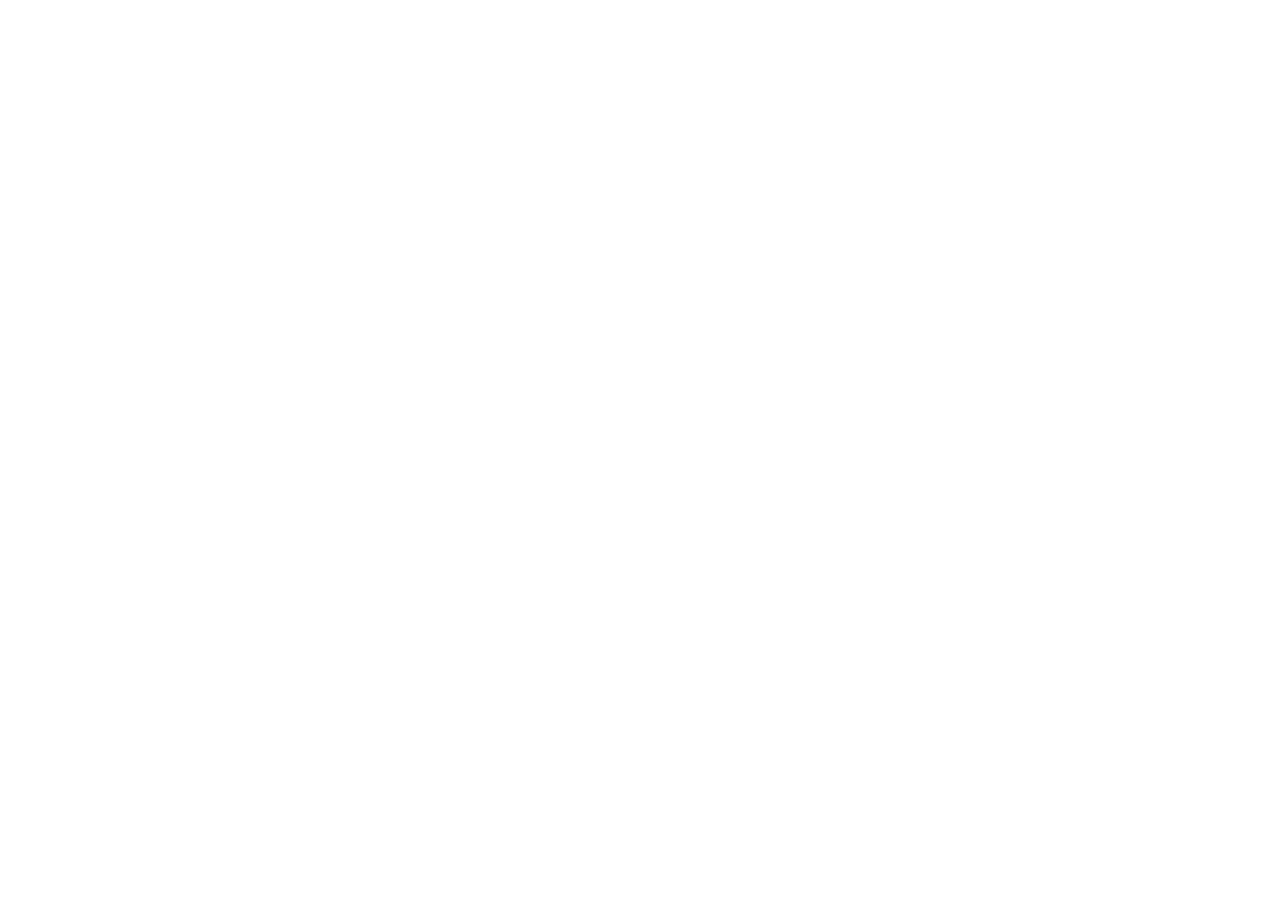
==== index.html @ c91bcd76 "add assets" ====
<!DOCTYPE html>
<html lang="en">
<head>
    <meta charset="UTF-8">
    <meta name="viewport" content="width=device-width, initial-scale=1.0">
    <title>Document</title>
</head>
<body>
    
</body>
</html>
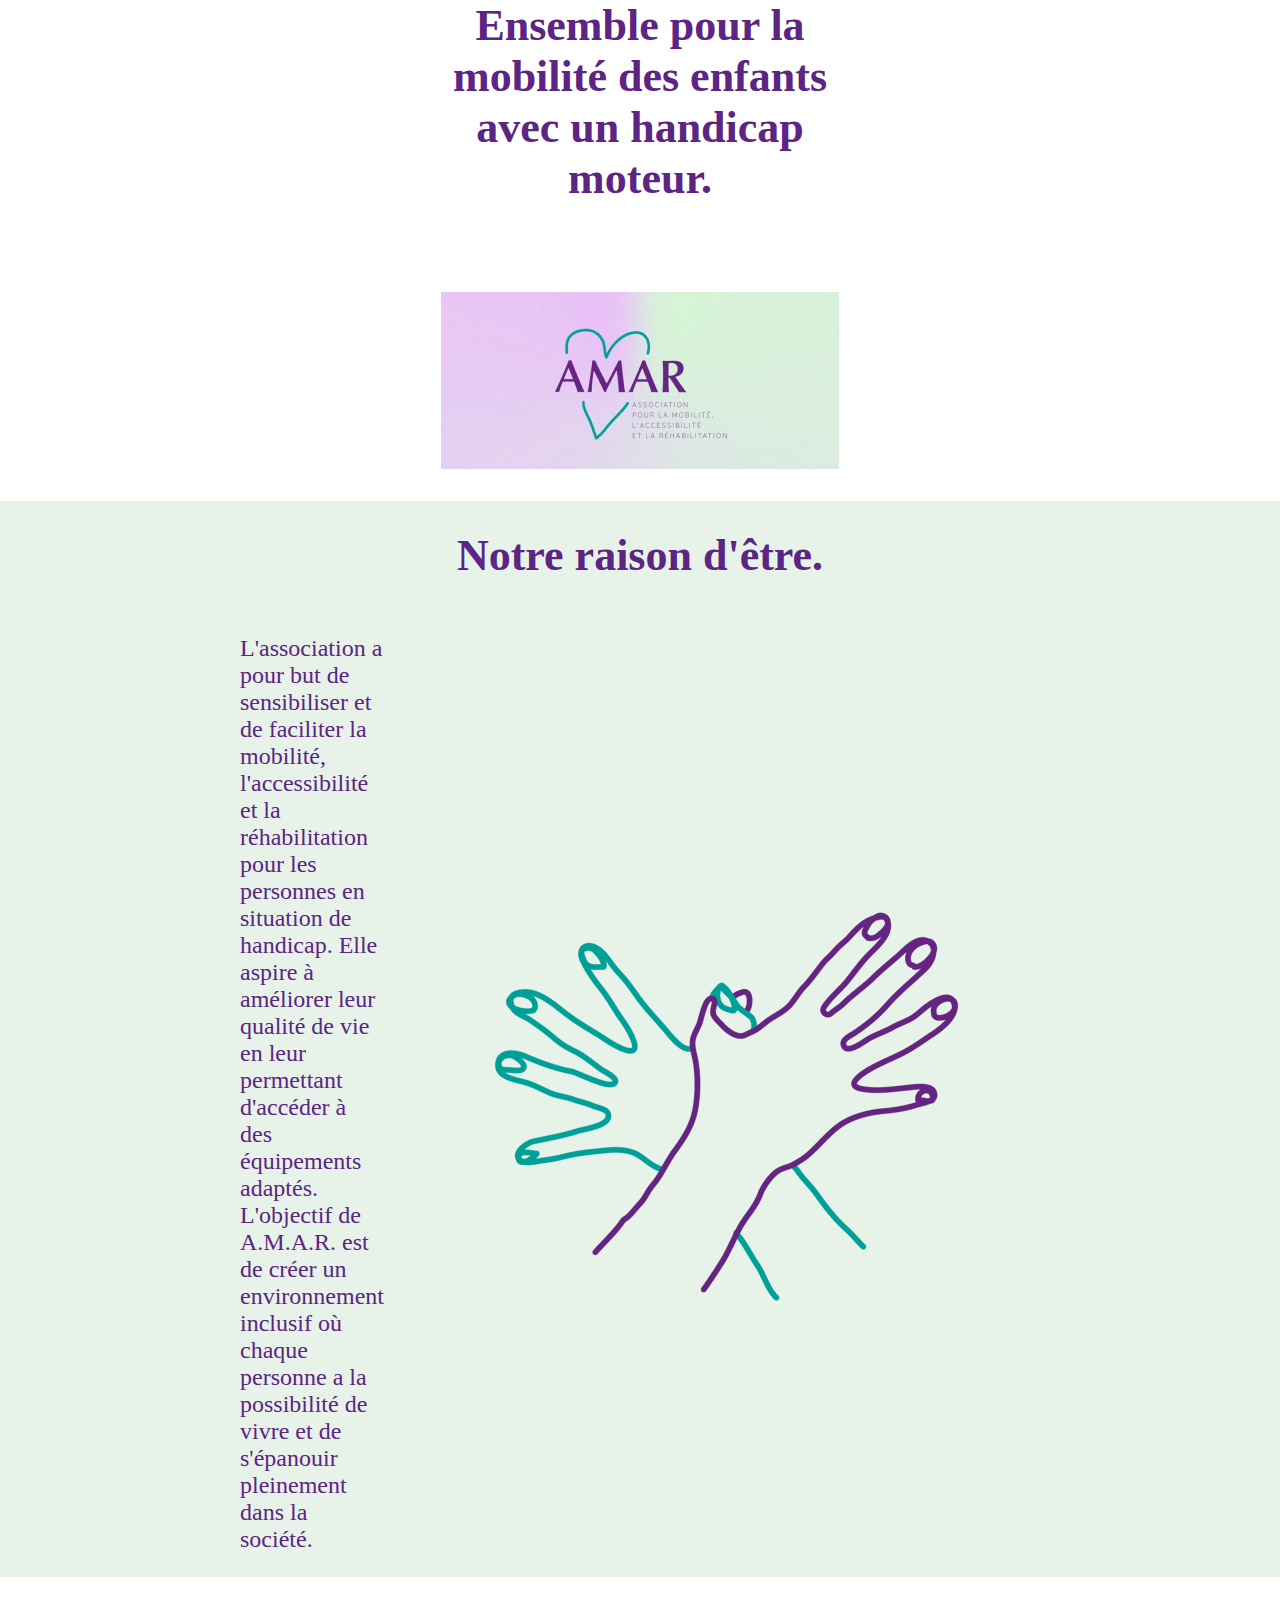
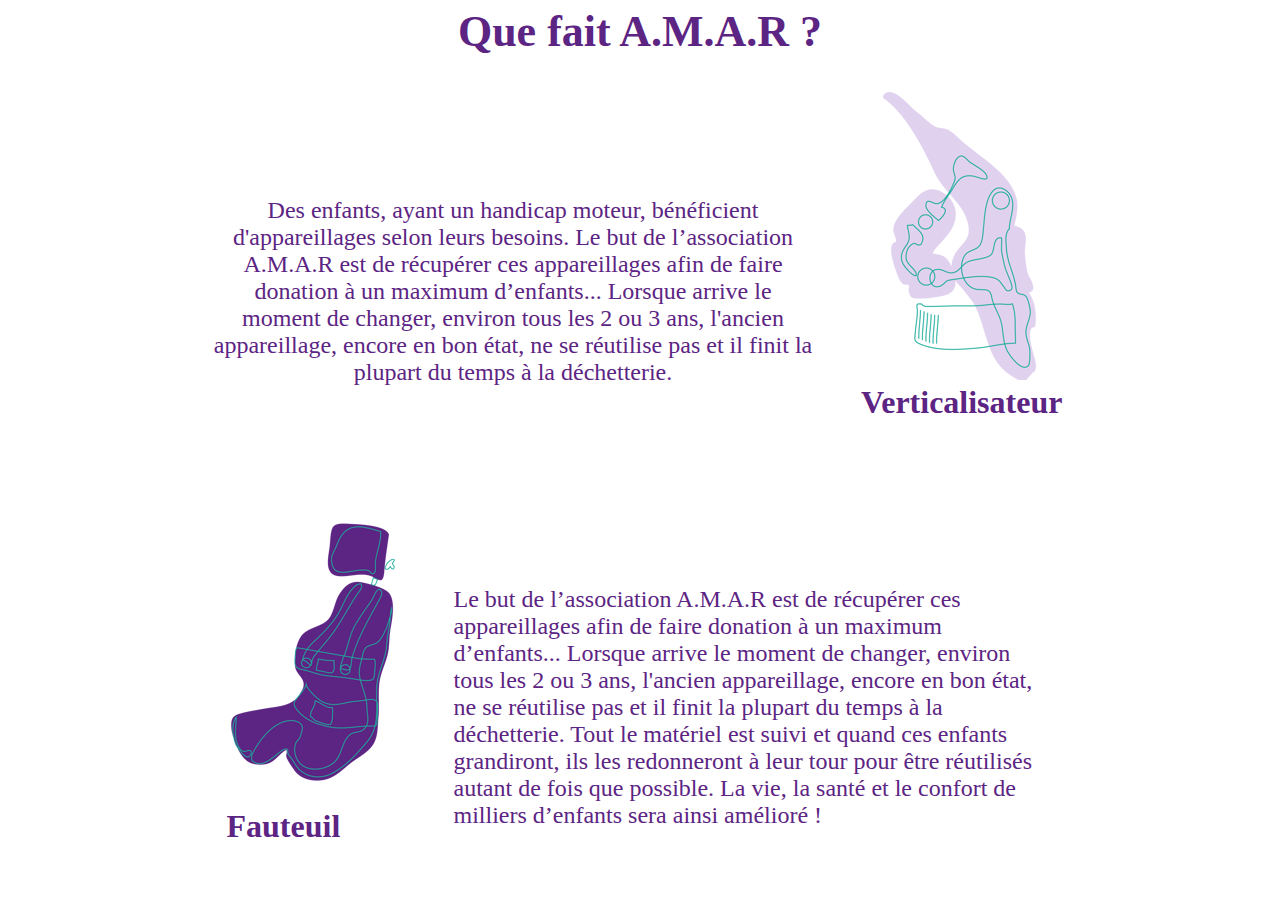
==== commit 1c2580ee: "Merge remote-tracking branch 'origin/Acceuil' into V2" ====
--- a/index.html
+++ b/index.html
@@ -3,9 +3,61 @@
 <head>
     <meta charset="UTF-8">
     <meta name="viewport" content="width=device-width, initial-scale=1.0">
-    <title>Document</title>
+    <title>AMAR - Mobilité, Accessibilité et Réhabilitation | Association pour la mobilité, l'accessibilité et la réhabilitation</title>
+    <meta name="description" content="Faites une différence avec notre association à but non lucratif - Don de matériel médical pour enfants avec handicap moteur au Salvador">
+    <link rel="stylesheet" href="/styles/main.css">
 </head>
 <body>
-    
+    <Main>
+        <section class="Title">
+            <h1>           
+                Ensemble pour la mobilité des enfants avec un handicap moteur.
+            </h1>
+            <img src="/images/asset 1.png" alt="Amar, Association pour la mobilité, L'accessibilité et la Réhabilitation">
+        </section>
+        <section class="First">
+            <h1>           
+                Notre raison d'être.
+            </h1>
+            <section>
+                <p>
+                    L'association a pour but de sensibiliser et de faciliter la mobilité, l'accessibilité et la réhabilitation pour les personnes en situation de handicap.
+                    Elle aspire à améliorer leur qualité de vie en leur permettant d'accéder à des équipements adaptés.
+                    L'objectif de A.M.A.R. est de créer un environnement inclusif où chaque personne a la possibilité de vivre et de s'épanouir pleinement dans la société.
+                </p>
+                <img src="/images/a.m.a.r.-identite-illustration-papillon.png" alt="Amar, Association pour la mobilité, L'accessibilité et la Réhabilitation">
+            </section>
+        </section>
+        <section class="Second">
+            <h1>                
+                Que fait A.M.A.R ?
+            </h1>
+            <section class="Third">
+                <p>
+                    Des enfants, ayant un handicap moteur, bénéficient d'appareillages selon leurs besoins.
+                    Le but de l’association A.M.A.R est de récupérer ces appareillages afin de faire donation à un maximum d’enfants...
+                    Lorsque arrive le moment de changer, environ tous les 2 ou 3 ans, l'ancien appareillage, encore en bon état, 
+                    ne se réutilise pas et il finit la plupart du temps à la déchetterie.
+                </p>
+                <section>
+                    <img src="/images/asset 7.png" alt=""/>
+                    <h6>Verticalisateur</h6>
+                </section>
+            </section>
+            <section class="Fourth">
+                <p>
+                    Le but de l’association A.M.A.R est de récupérer ces appareillages afin de faire donation à un maximum d’enfants...
+                    Lorsque arrive le moment de changer, environ tous les 2 ou 3 ans, l'ancien appareillage, encore en bon état, ne se réutilise pas et il finit la plupart du temps à la déchetterie.
+                    Tout le matériel est suivi et quand ces enfants grandiront, ils les redonneront à leur tour pour être réutilisés autant de fois que possible.
+                    La vie, la santé et le confort de milliers d’enfants sera ainsi amélioré !
+                </p>
+                <section>
+                    <img src="/images/asset 5.png" alt=""/>
+                    <h6>Fauteuil</h6>
+                </section>
+            </section>
+        </section>          
+    </Main>
+
 </body>
 </html>--- a/styles/main.css
+++ b/styles/main.css
@@ -0,0 +1,168 @@
+body {
+    background-color: #E7F3E9;
+    margin: 0;
+    padding: 0;
+    color: #5C2483;
+}
+
+p {
+    font-size: 1.5em;
+}
+
+h1 {
+    font-size: 2.75em;
+}
+
+h6 {
+    font-size: 2em;
+}
+
+.Title {
+    display: flex;
+    flex-direction: column;
+    align-items: center;
+    justify-content: center;
+    background-color: #FFFFFF;
+    min-width: 100%;
+    text-align: center;
+
+    h1,
+    img {
+        margin: 0 10em 2em 10em;
+
+    }
+}
+
+.First {
+    margin: 0 15em 0 15em;
+    display: flex;
+    flex-direction: column;
+    align-items: center;
+    justify-content: center;
+}
+
+.First section {
+    display: flex;
+    align-items: center;
+}
+
+main {
+    display: flex;
+    flex-direction: column;
+    align-items: center;
+}
+
+.Second {
+    background-color: #FFFFFF;
+    min-width: 100%;
+}
+
+.Second h1 {
+    text-align: center;
+}
+
+.Third {
+    display: flex;
+    justify-content: center;
+    align-items: center;
+    gap: 3em
+}
+
+.Third p {
+    max-width: 25em;
+    text-align: center;
+}
+
+.Third section h6 {
+    margin-top: 0;
+}
+
+.Fourth {
+    display: flex;
+    justify-content: center;
+    align-items: center;
+    flex-direction: row-reverse;
+    gap: 3em
+}
+
+.Fourth p {
+    max-width: 25em;
+}
+
+.Fourth section h6 {
+    margin-top: 0;
+}
+
+
+@media (max-width: 600px) {
+    .Title {
+
+        h1,
+        img {
+            margin: 0 2em 1em 2em;
+        }
+
+        img {
+            max-width: 15em;
+
+        }
+    }
+
+    p {
+        width: 10em;
+        flex: 0 1 10em;
+    }
+
+    img {
+        max-width: 10em;
+    }
+
+    section {
+        img, h6 {
+            margin: 1em;
+        }
+    }
+
+    .Third {
+
+        h6,
+        img {
+            margin: 0 0 0 4em;
+        }
+
+        img {
+            max-width: 20em;
+
+        }
+
+        p{
+            margin: 0 -6em 0 0;
+        }
+    }
+}
+
+@media (min-width: 600px) and (max-width: 1200px) {
+    .Title {
+
+        h1,
+        img {
+            margin: 0 2em 1em 2em;
+        }
+
+        img {
+            max-width: 20em;
+
+        }
+    }
+
+    p {
+        width: 15em;
+        flex: 0 1 20em;
+    }
+
+    img {
+        max-width: 20em;
+    }
+
+    
+}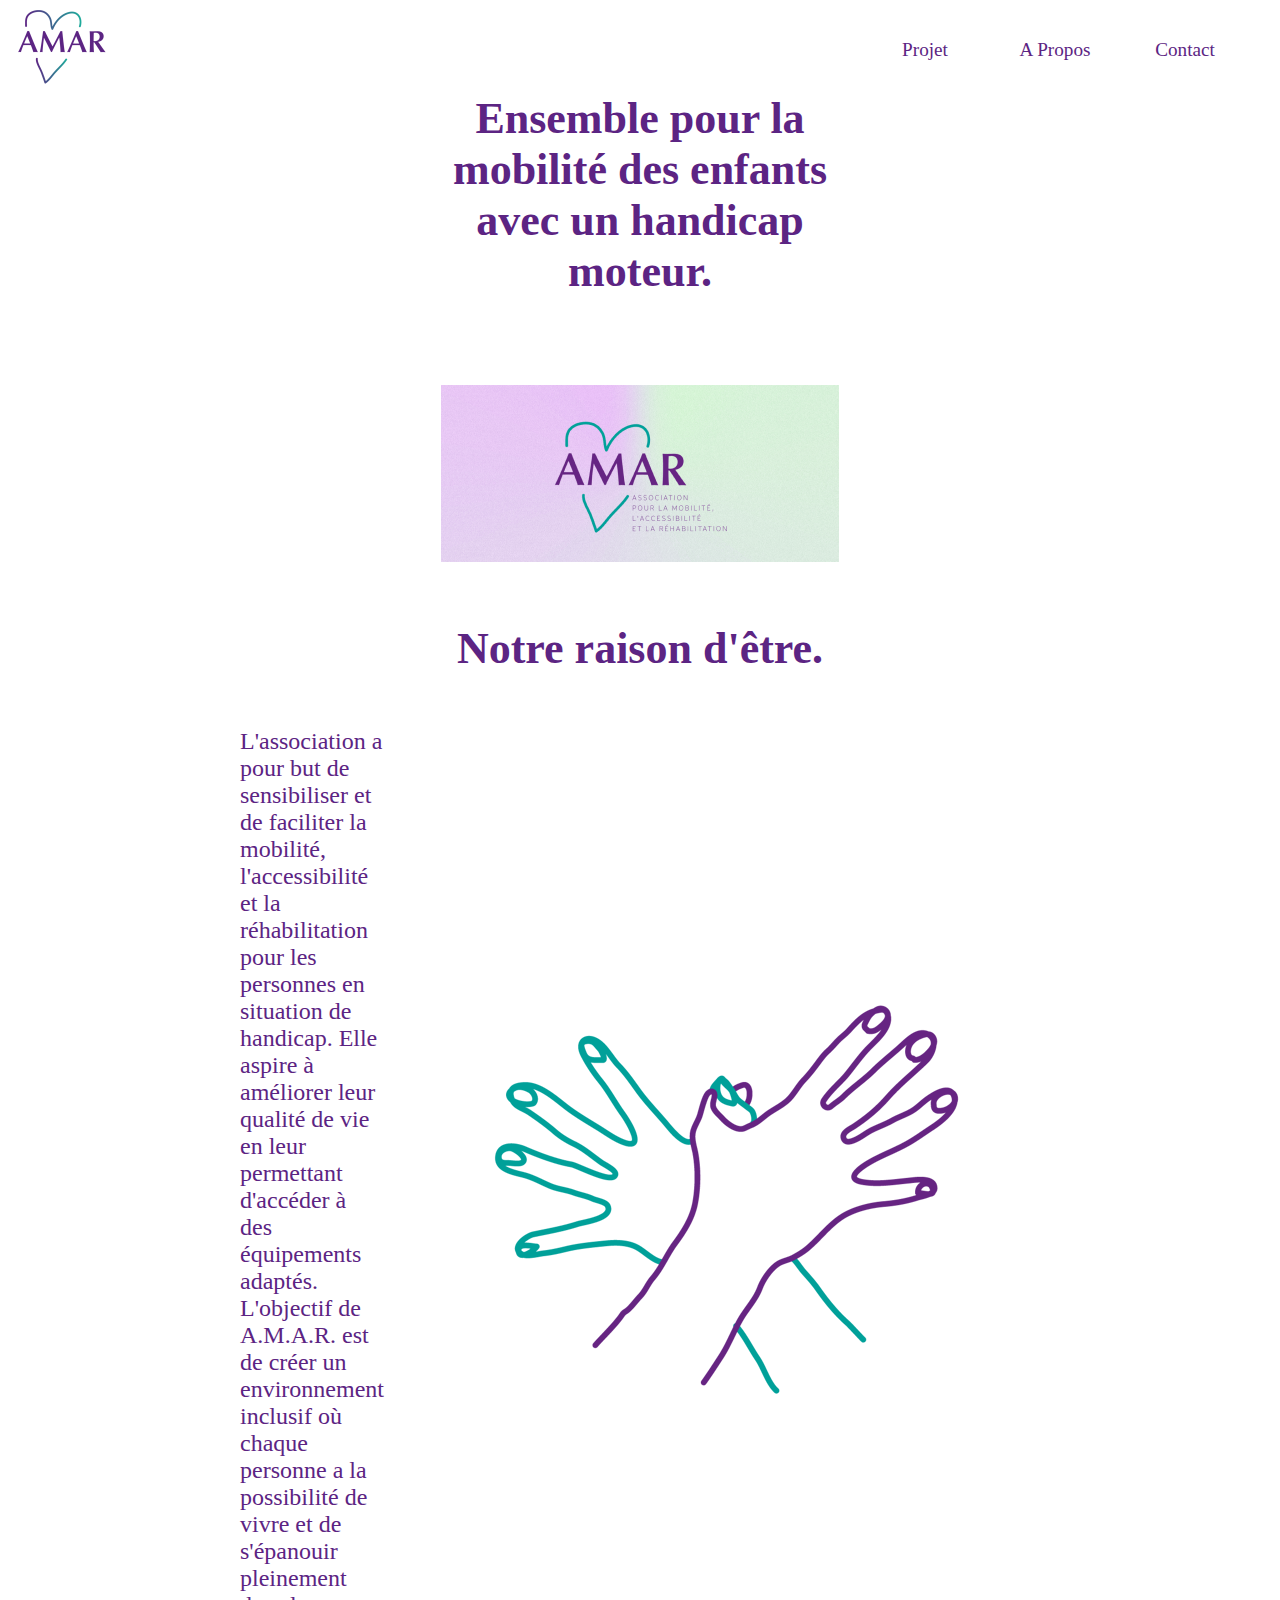
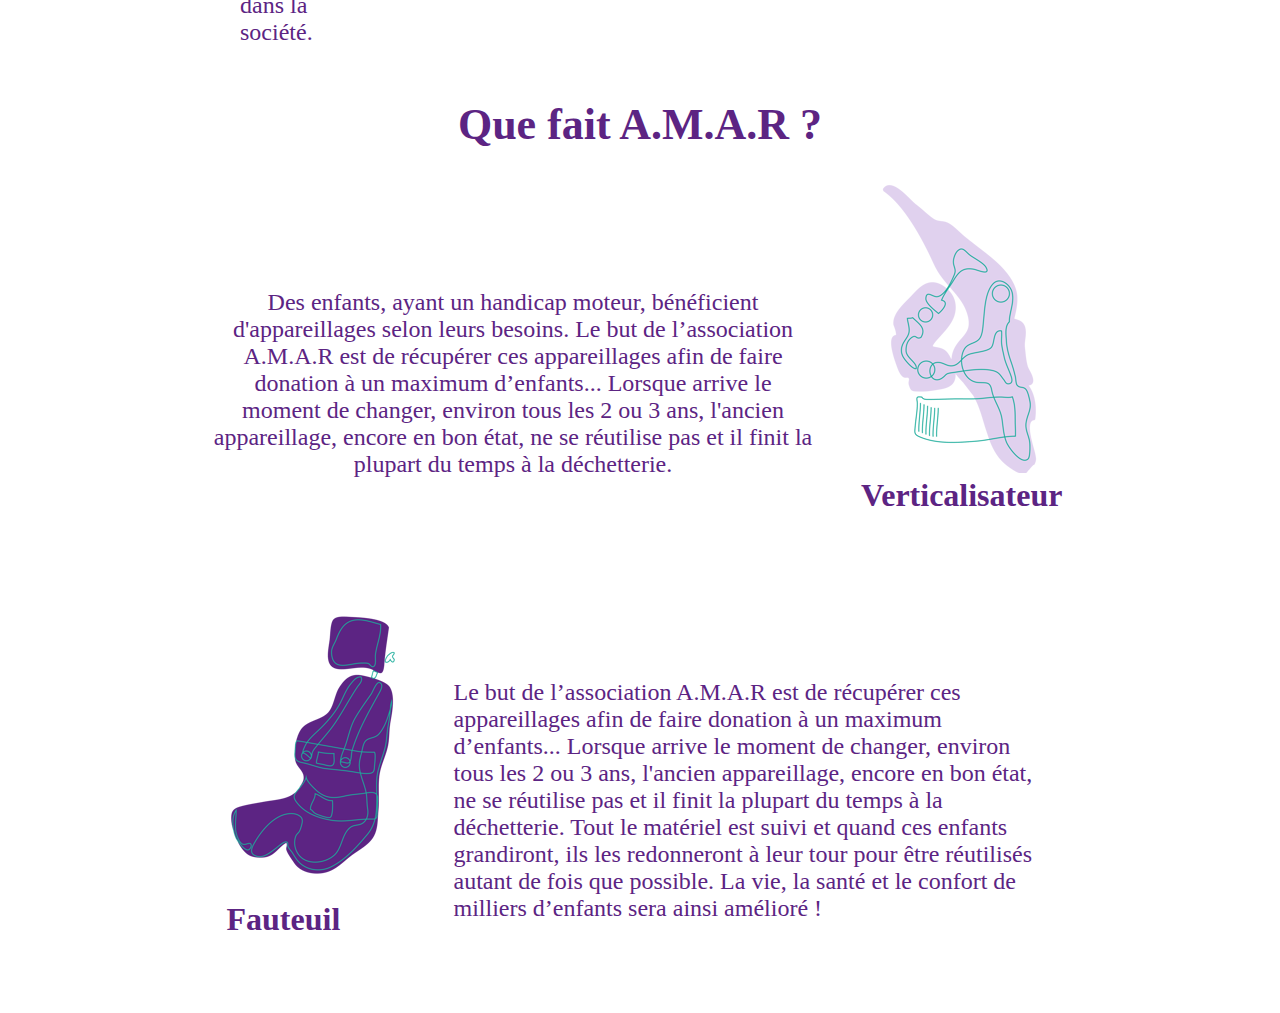
==== commit 78a3274a: "V2 -> v3 in comming" ====
--- a/index.html
+++ b/index.html
@@ -6,8 +6,33 @@
     <title>AMAR - Mobilité, Accessibilité et Réhabilitation | Association pour la mobilité, l'accessibilité et la réhabilitation</title>
     <meta name="description" content="Faites une différence avec notre association à but non lucratif - Don de matériel médical pour enfants avec handicap moteur au Salvador">
     <link rel="stylesheet" href="/styles/main.css">
+    <link rel="stylesheet" href="/styles/template.css">
 </head>
 <body>
+    <header>
+        <button tabindex="1" class="logo"><a href="/"><img src="/images/image.png" alt=""></a></button>
+        <button tabindex="2" class="header"><a href="/pages/project.html">Projet</a></button>
+        <button tabindex="3" class="header"><a href="/pages/about.html">A Propos</a></button>
+        <button tabindex="4" class="header"><a href="/pages/contact.html">Contact</a></button>
+        <div id="google_translate_element" tabindex="5" role="button" aria-label="Sélectionner la langue"></div>
+        <script type="text/javascript">
+            function googleTranslateElementInit() {
+                new google.translate.TranslateElement({ pageLanguage: 'fr', layout: google.translate.TranslateElement.InlineLayout.SIMPLE }, 'google_translate_element');
+            }
+        </script>
+        <script type="text/javascript"
+            src="//translate.google.com/translate_a/element.js?cb=googleTranslateElementInit"></script>
+    </header>
+    <header class="mobile">
+        <button tabindex="1" class="logo"><a href="#HOME"><img src="/images/image.png" alt=""></a></button>
+        <button tabindex="2" class="burgermenu"><img src="/images/burgerbar.png" alt="Menu Burger"></button>
+    </header>
+    <nav class="headercontent">
+        <button tabindex="1" class="header"><a href="/pages/project.html">Projet</a></button>
+        <button tabindex="2" class="header"><a href="/pages/about.html">A Propos</a></button>
+        <button tabindex="3" class="header"><a href="/pages/contact.html">Contact</a></button>
+        <button tabindex="4" class="header">Langue</button>
+    </nav>
     <Main>
         <section class="Title">
             <h1>           
@@ -60,4 +85,6 @@
     </Main>
 
 </body>
+<script src="/js/index.js"></script>
+<script src="/js/translate.js"></script>
 </html>--- a/styles/main.css
+++ b/styles/main.css
@@ -1,5 +1,5 @@
 body {
-    background-color: #E7F3E9;
+    /* background-color: #E7F3E9; */
     margin: 0;
     padding: 0;
     color: #5C2483;
--- a/styles/template.css
+++ b/styles/template.css
@@ -0,0 +1,205 @@
+body {
+    margin: 0;
+    padding: 0;
+    font-family: 'DM Sans';
+}
+
+a {
+    text-decoration: none;
+    color: #5C2483;
+}
+
+header {
+    display: flex;
+    flex-wrap: wrap;
+    align-items: center;
+    justify-content: flex-end;
+    height: 3.3em;
+    padding: 20px;
+    gap: 20px;
+    /* box-shadow: rgba(0, 0, 0, 0.45) 25px 25px 25px -25px; */
+    box-shadow: 0px 34px 15px -30px rgba(0, 0, 0, 0.1);
+}
+
+.logo {
+    position: absolute;
+    background-color: transparent;
+    border: none;
+    left: 0em;
+}
+
+.logo img {
+    display: block;
+    width: 50%;
+    height: auto;
+    left: 0em;
+}
+
+.header {
+    font-size: 1.2em;
+    background-color: transparent;
+    width: 110px;
+    height: 60px;
+    border: none;
+    font-family: 'DM Sans';
+    color: #5C2483;
+    text-align: center;
+    justify-content: center;
+
+}
+
+.header:hover {
+    border-bottom: 3px solid #5C2483;
+
+}
+
+.mobile {
+    display: none;
+}
+
+.headercontent {
+    display: none;
+    /* Assurez-vous que le menu est caché par défaut */
+}
+
+@media screen and (max-width: 700px) {
+    .mobile {
+        display: contents;
+        display: flex;
+        flex-wrap: wrap;
+        align-items: center;
+        justify-content: flex-end;
+        height: 3.3em;
+        padding: 20px;
+        gap: 20px;
+    }
+
+    .burgermenu {
+        display: flex;
+        border: transparent;
+        background-color: transparent;
+    }
+
+    .burgermenu img {
+        width: 2em;
+        height: 2em;
+    }
+
+    .headercontent {
+        display: flex;
+        align-items: center;
+        justify-content: center;
+        flex-direction: column;
+    }
+
+    header {
+        display: none;
+    }
+
+    .headercontent {
+        display: none;
+        /* Assurez-vous que le menu est caché par défaut */
+    }
+
+    .headercontent.show {
+        display: block;
+        /* Utilisé pour l'affichage */
+        animation: slideDown 0.5s forwards;
+        /* Animation de déroulement */
+    }
+
+    .headercontent.hide {
+        display: block;
+        /* Assurez-vous que l'élément est en bloc pour l'animation */
+        animation: slideUp 0.5s forwards;
+        /* Animation de repli */
+    }
+
+    @keyframes slideDown {
+        from {
+            opacity: 0;
+            transform: translateY(-10%);
+        }
+
+        to {
+            opacity: 1;
+            transform: translateY(0);
+        }
+    }
+
+    @keyframes slideUp {
+        from {
+            opacity: 1;
+            transform: translateY(0);
+        }
+
+        to {
+            opacity: 0;
+            transform: translateY(-10%);
+        }
+    }
+
+
+}
+
+
+footer {
+    display: flex;
+    flex-direction: column;
+    align-items: center;
+    margin-top: 20em;
+    background-color: #E7F3E9;
+    height: 40em;
+    padding: 0.2em;
+
+    h4 {
+        color: #5C2483;
+        font-size: 2.5em;
+        text-align: center;
+    }
+
+    p {
+        color: #5C2483;
+        font-size: 2em;
+        text-align: center;
+    }
+
+    button {
+        width: 10em;
+        height: 2.5em;
+        background-color: #1DAC9B;
+        border-radius: 100px;
+        border: none;
+        color: white;
+        font-size: 37px;
+    }
+
+    #donButton:hover {
+        background-color: #E7F3E9;
+        color: #1DAC9B;
+        border: #1DAC9B 1px solid;
+    }
+
+    a {
+        text-decoration: none;
+        font-style: normal;
+    }
+
+    .logo-footer {
+        display: flex;
+        flex-direction: row;
+        align-items: baseline;
+        justify-content: flex-start;
+        margin-top: 2em;
+
+        p {
+            font-size: 1.2em;
+
+        }
+
+        img {
+            width: 7em;
+
+        }
+    }
+}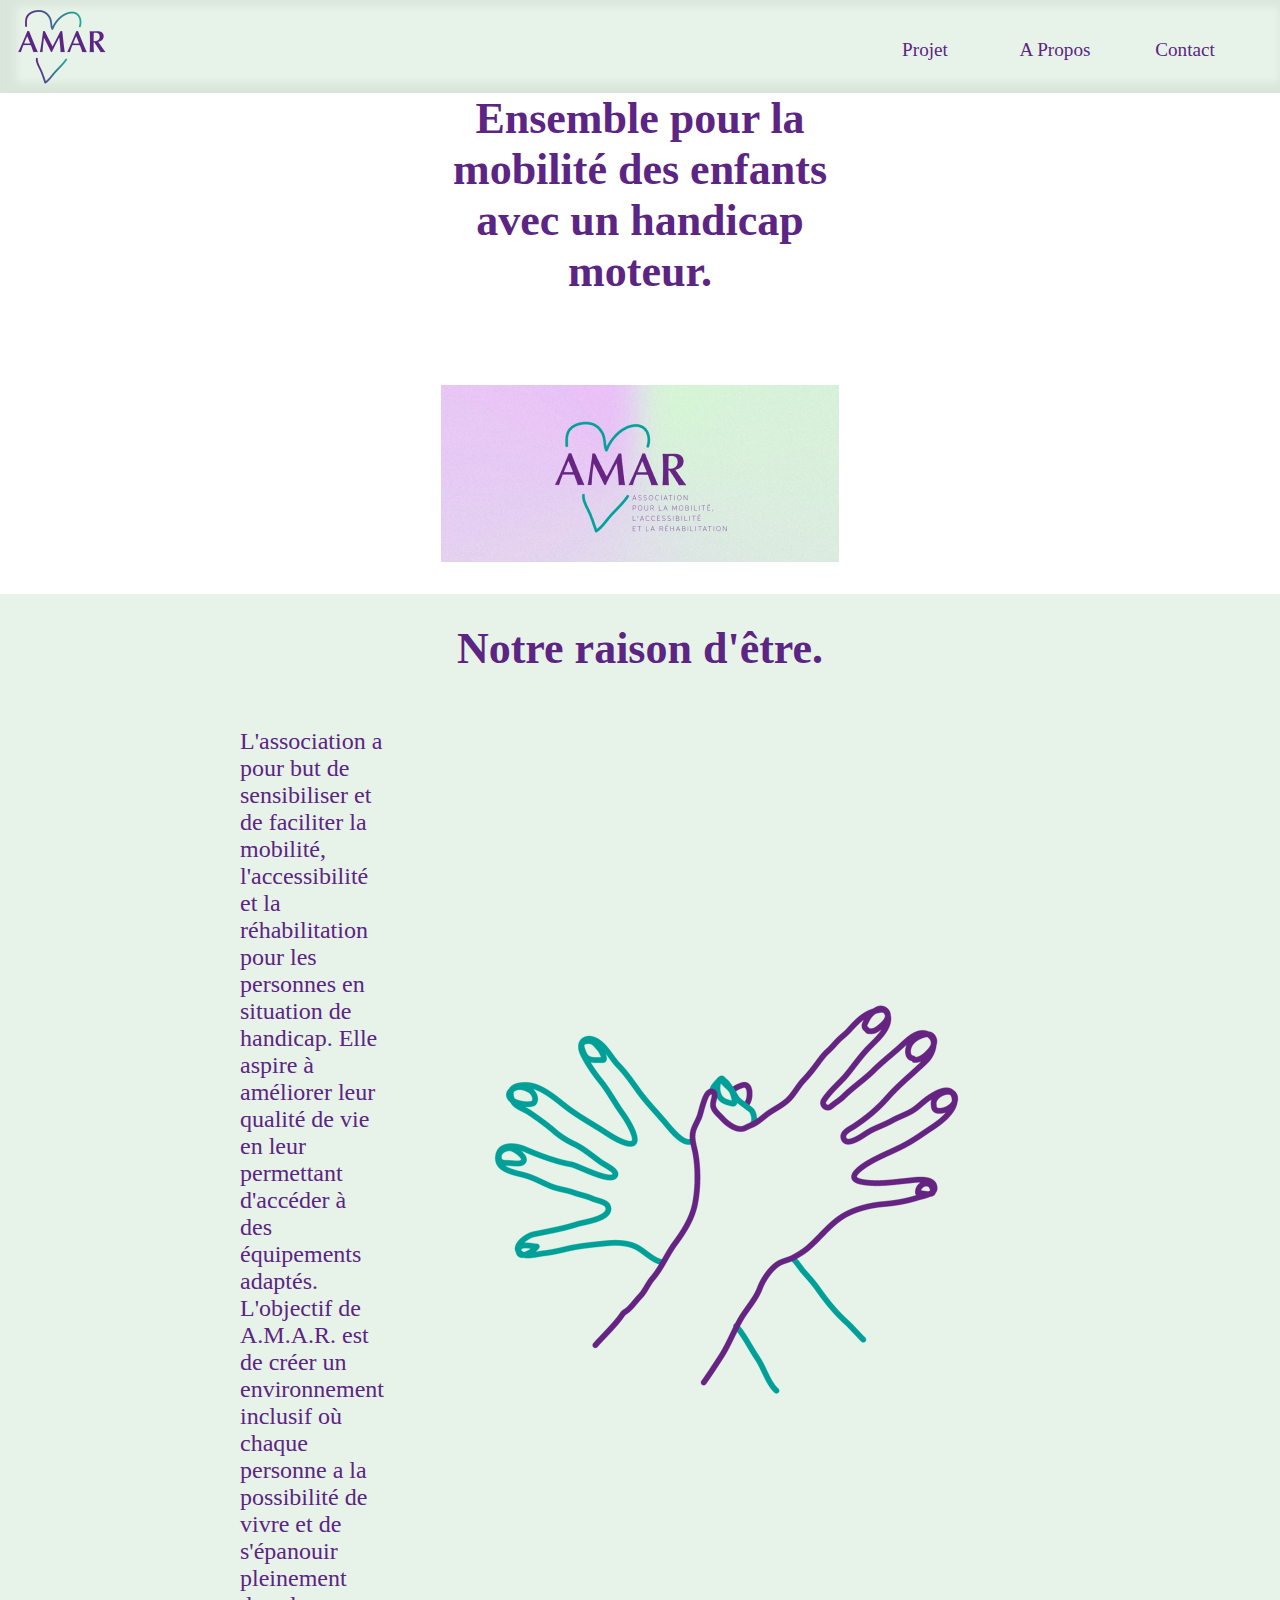
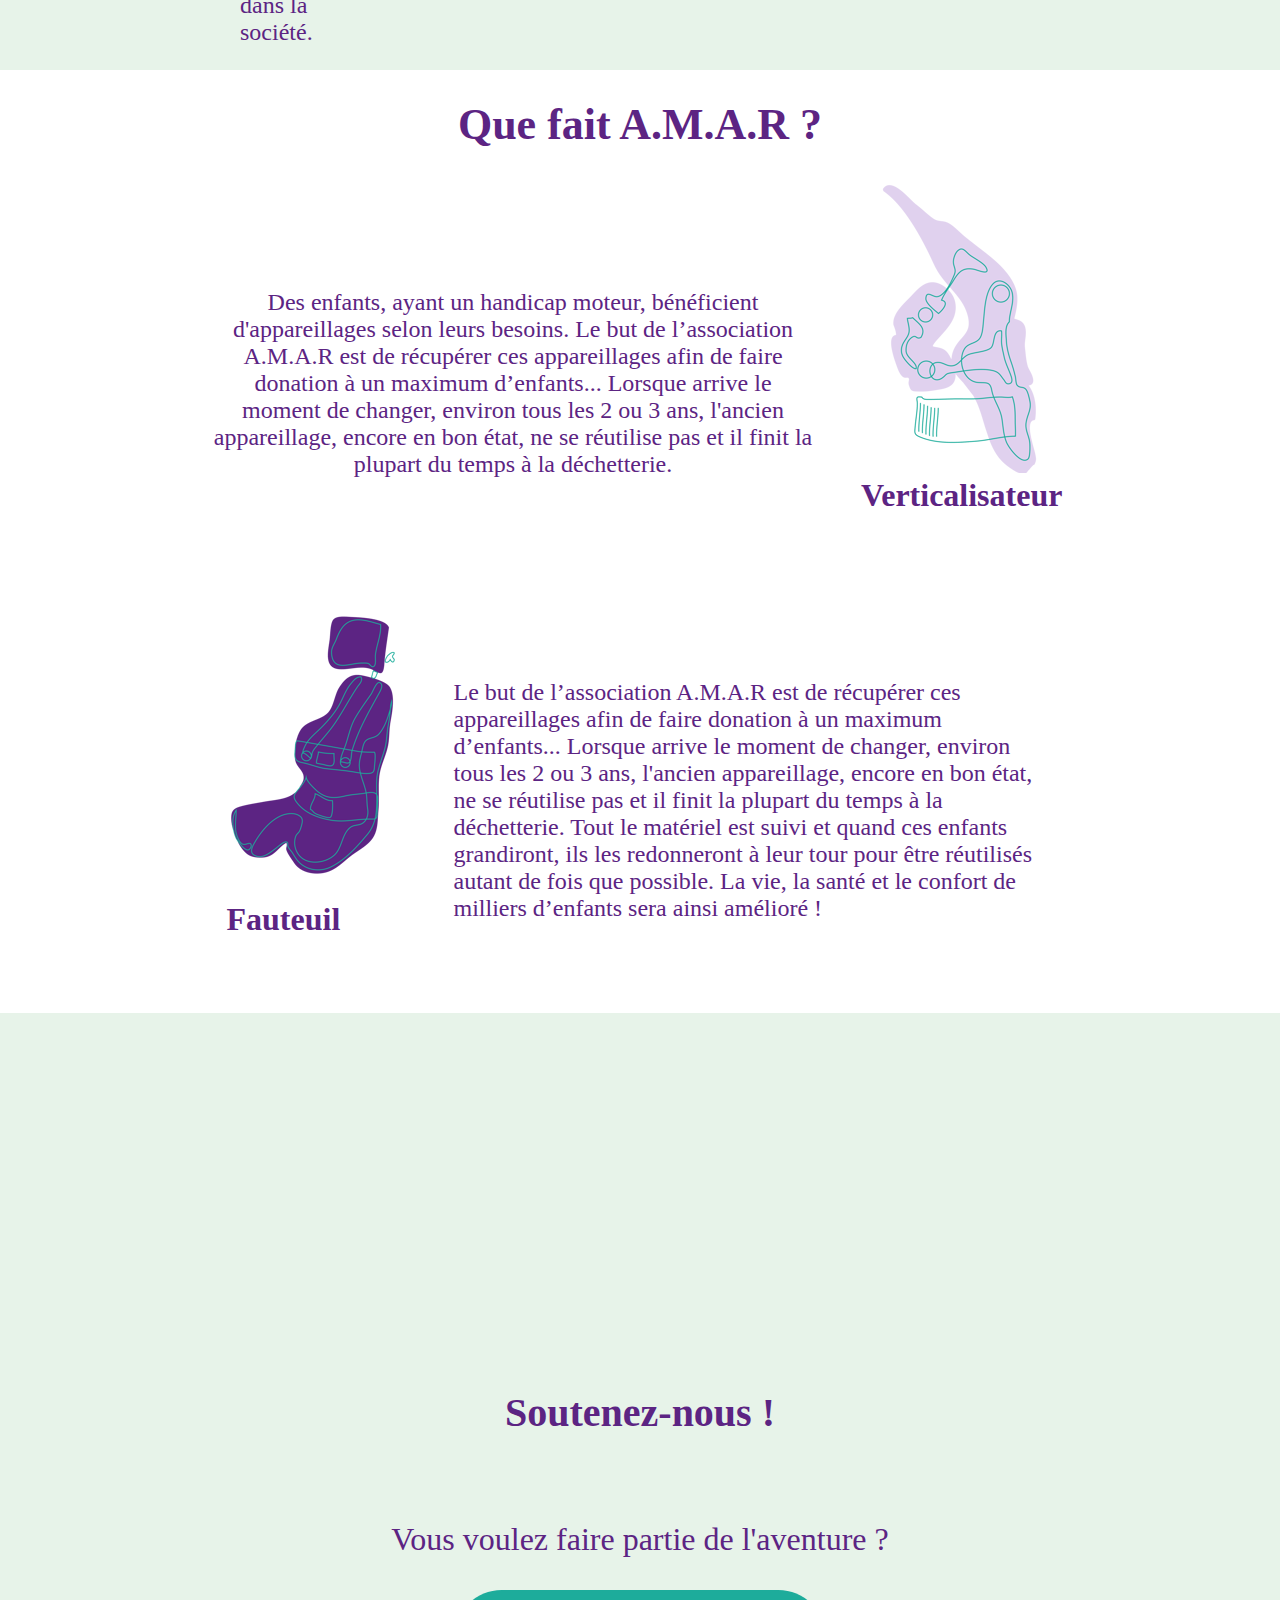
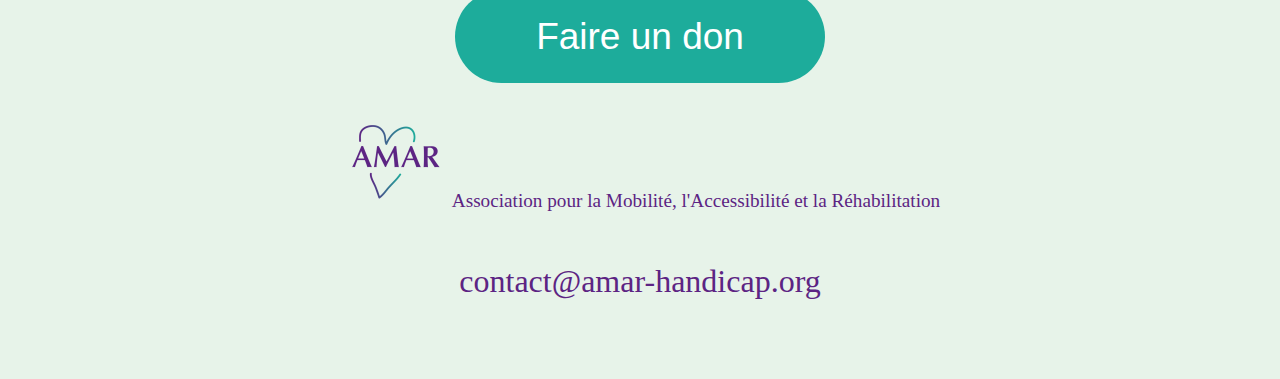
==== commit d16a9a32: "add tabindex to template.html" ====
--- a/index.html
+++ b/index.html
@@ -35,54 +35,64 @@
     </nav>
     <Main>
         <section class="Title">
-            <h1>           
+            <h1 tabindex="5">           
                 Ensemble pour la mobilité des enfants avec un handicap moteur.
             </h1>
-            <img src="/images/asset 1.png" alt="Amar, Association pour la mobilité, L'accessibilité et la Réhabilitation">
+            <img src="/images/asset 1.png" tabindex="6" alt="Amar, Association pour la mobilité, L'accessibilité et la Réhabilitation">
         </section>
         <section class="First">
-            <h1>           
+            <h1 tabindex="7">           
                 Notre raison d'être.
             </h1>
             <section>
-                <p>
+                <p tabindex="8">
                     L'association a pour but de sensibiliser et de faciliter la mobilité, l'accessibilité et la réhabilitation pour les personnes en situation de handicap.
                     Elle aspire à améliorer leur qualité de vie en leur permettant d'accéder à des équipements adaptés.
                     L'objectif de A.M.A.R. est de créer un environnement inclusif où chaque personne a la possibilité de vivre et de s'épanouir pleinement dans la société.
                 </p>
-                <img src="/images/a.m.a.r.-identite-illustration-papillon.png" alt="Amar, Association pour la mobilité, L'accessibilité et la Réhabilitation">
+                <img src="/images/a.m.a.r.-identite-illustration-papillon.png" tabindex="9" alt="Amar, Association pour la mobilité, L'accessibilité et la Réhabilitation">
             </section>
         </section>
         <section class="Second">
-            <h1>                
+            <h1 tabindex="10">                
                 Que fait A.M.A.R ?
             </h1>
             <section class="Third">
-                <p>
+                <p tabindex="11">
                     Des enfants, ayant un handicap moteur, bénéficient d'appareillages selon leurs besoins.
                     Le but de l’association A.M.A.R est de récupérer ces appareillages afin de faire donation à un maximum d’enfants...
                     Lorsque arrive le moment de changer, environ tous les 2 ou 3 ans, l'ancien appareillage, encore en bon état, 
                     ne se réutilise pas et il finit la plupart du temps à la déchetterie.
                 </p>
                 <section>
-                    <img src="/images/asset 7.png" alt=""/>
-                    <h6>Verticalisateur</h6>
+                    <img src="/images/asset 7.png" alt="dessin d'un Verticalisateur" tabindex="12"/>
+                    <h6 tabindex="13">Verticalisateur</h6>
                 </section>
             </section>
             <section class="Fourth">
-                <p>
+                <p tabindex="14">
                     Le but de l’association A.M.A.R est de récupérer ces appareillages afin de faire donation à un maximum d’enfants...
                     Lorsque arrive le moment de changer, environ tous les 2 ou 3 ans, l'ancien appareillage, encore en bon état, ne se réutilise pas et il finit la plupart du temps à la déchetterie.
                     Tout le matériel est suivi et quand ces enfants grandiront, ils les redonneront à leur tour pour être réutilisés autant de fois que possible.
                     La vie, la santé et le confort de milliers d’enfants sera ainsi amélioré !
                 </p>
                 <section>
-                    <img src="/images/asset 5.png" alt=""/>
-                    <h6>Fauteuil</h6>
+                    <img src="/images/asset 5.png" alt="dessin d'un Fauteuil" tabindex="15"/>
+                    <h6 tabindex="16">Fauteuil</h6>
                 </section>
             </section>
         </section>          
     </Main>
+    <footer>
+        <h4 tabindex="17">Soutenez-nous !</h4>
+        <p tabindex="18">Vous voulez faire partie de l'aventure ?</p>
+        <button aria-label="Faire un don pour soutenir notre association"  id="donButton"  tabindex="19">Faire un don</button>
+        <div class="logo-footer">
+            <img tabindex="20" src="../images/image.png" alt="logo amar représentant un coeur">
+            <p tabindex="21">Association pour la Mobilité, l'Accessibilité et la Réhabilitation</p>
+        </div>
+        <p tabindex="22"><a href="/pages/contact.html">contact@amar-handicap.org</a></p>
+    </footer>
 
 </body>
 <script src="/js/index.js"></script>
--- a/styles/main.css
+++ b/styles/main.css
@@ -1,5 +1,5 @@
 body {
-    /* background-color: #E7F3E9; */
+    background-color: #E7F3E9;
     margin: 0;
     padding: 0;
     color: #5C2483;
--- a/styles/template.css
+++ b/styles/template.css
@@ -17,8 +17,7 @@
     height: 3.3em;
     padding: 20px;
     gap: 20px;
-    /* box-shadow: rgba(0, 0, 0, 0.45) 25px 25px 25px -25px; */
-    box-shadow: 0px 34px 15px -30px rgba(0, 0, 0, 0.1);
+    box-shadow: inset 8px -2px 8px 8px rgb(0 0 0 / 6%);
 }
 
 .logo {
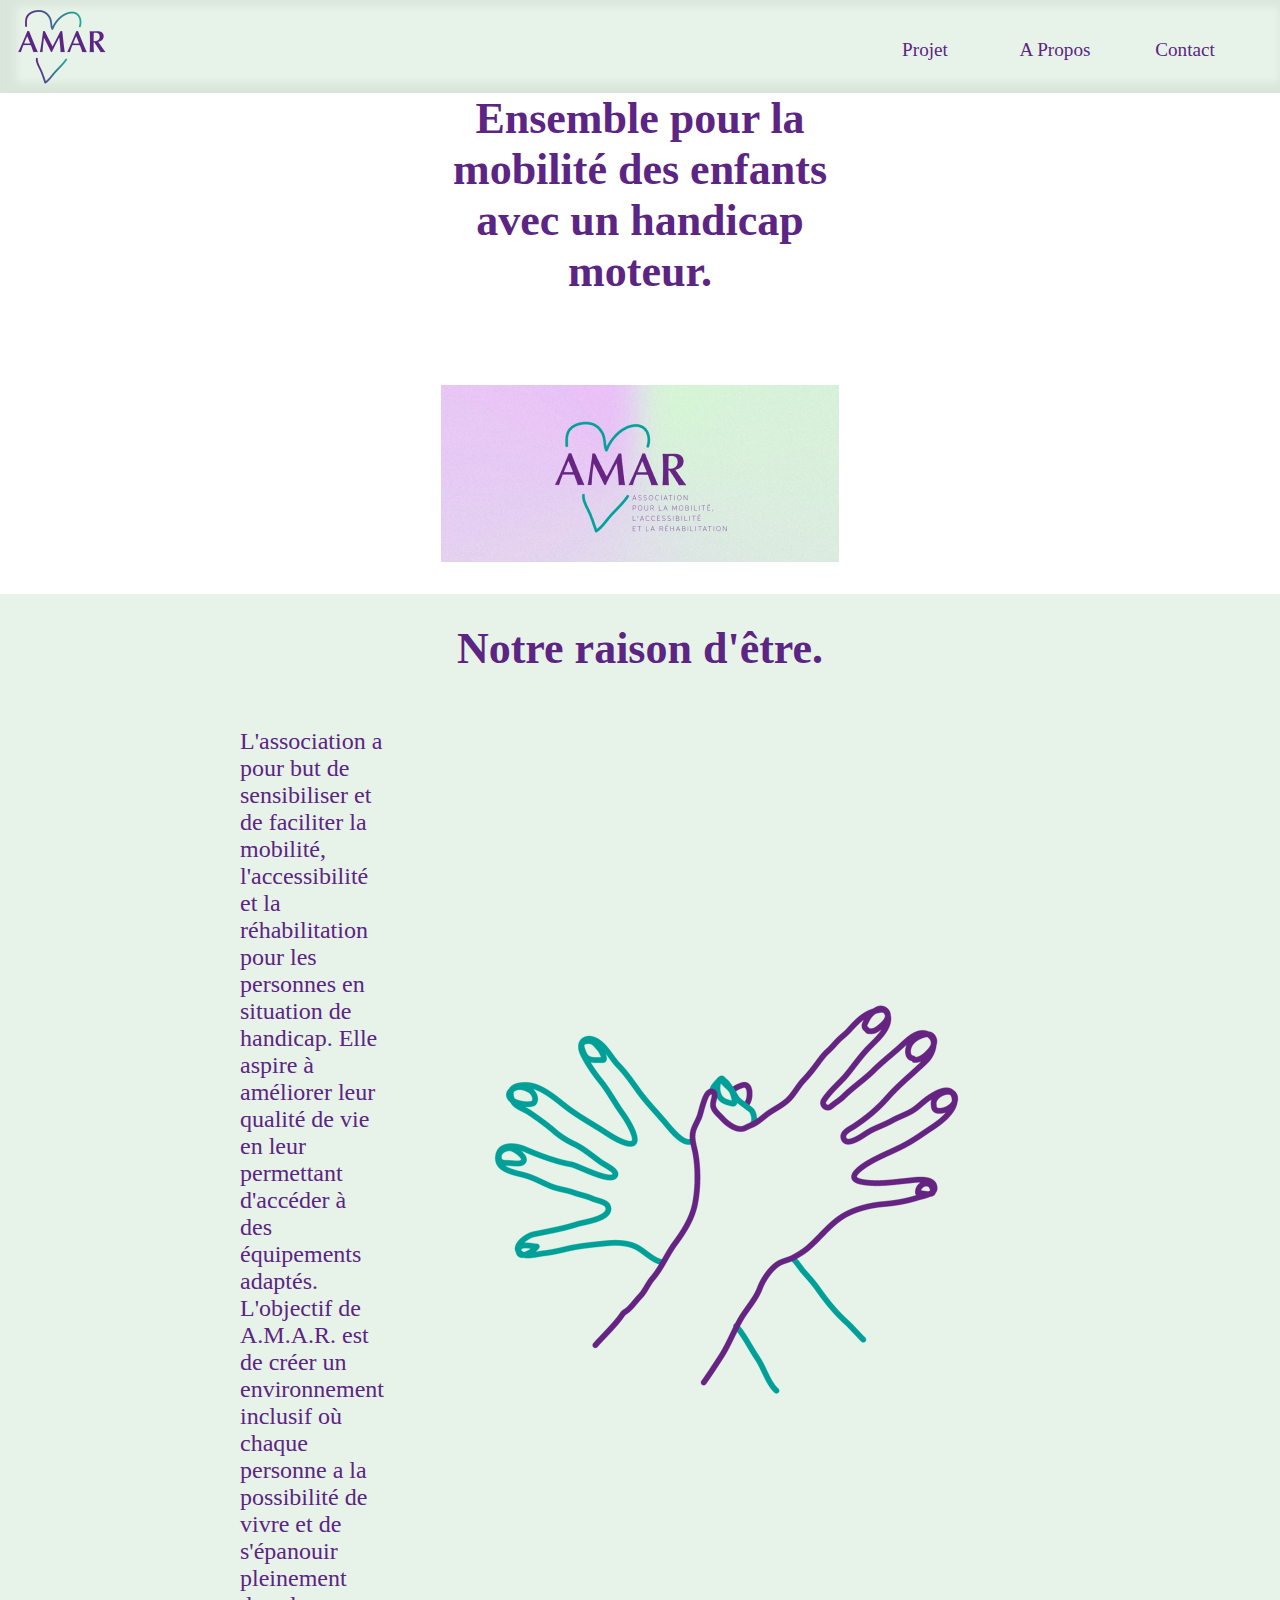
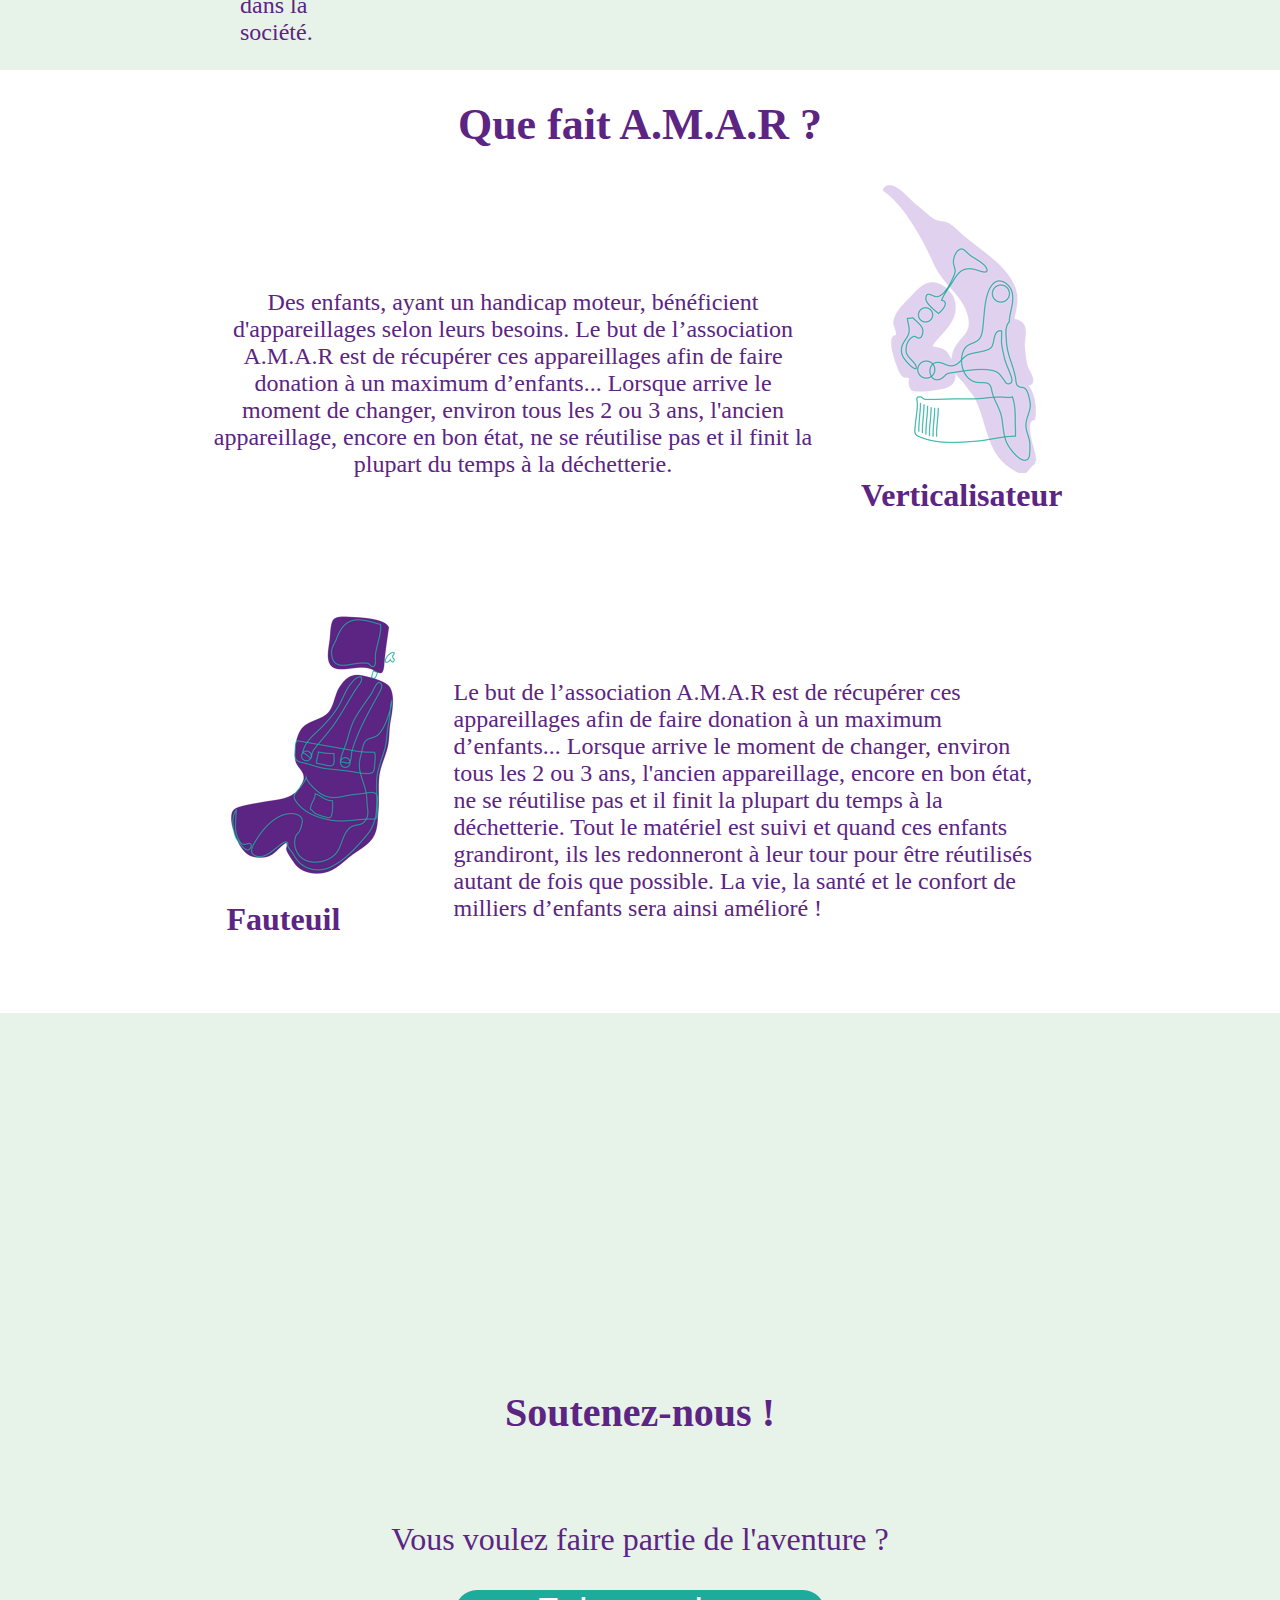
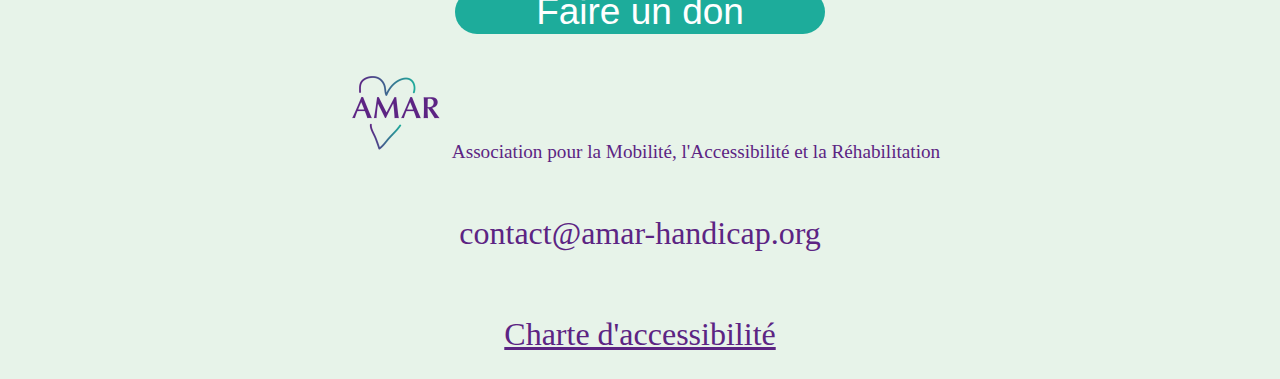
==== commit 2c6b8845: "add accessibility page on idex.php" ====
--- a/index.html
+++ b/index.html
@@ -92,6 +92,9 @@
             <p tabindex="21">Association pour la Mobilité, l'Accessibilité et la Réhabilitation</p>
         </div>
         <p tabindex="22"><a href="/pages/contact.html">contact@amar-handicap.org</a></p>
+        <p tabindex="23">
+            <a href="/pages/accessibility.html" style="text-decoration: underline;">Charte d'accessibilité</a>
+        </p>
     </footer>
 
 </body>
